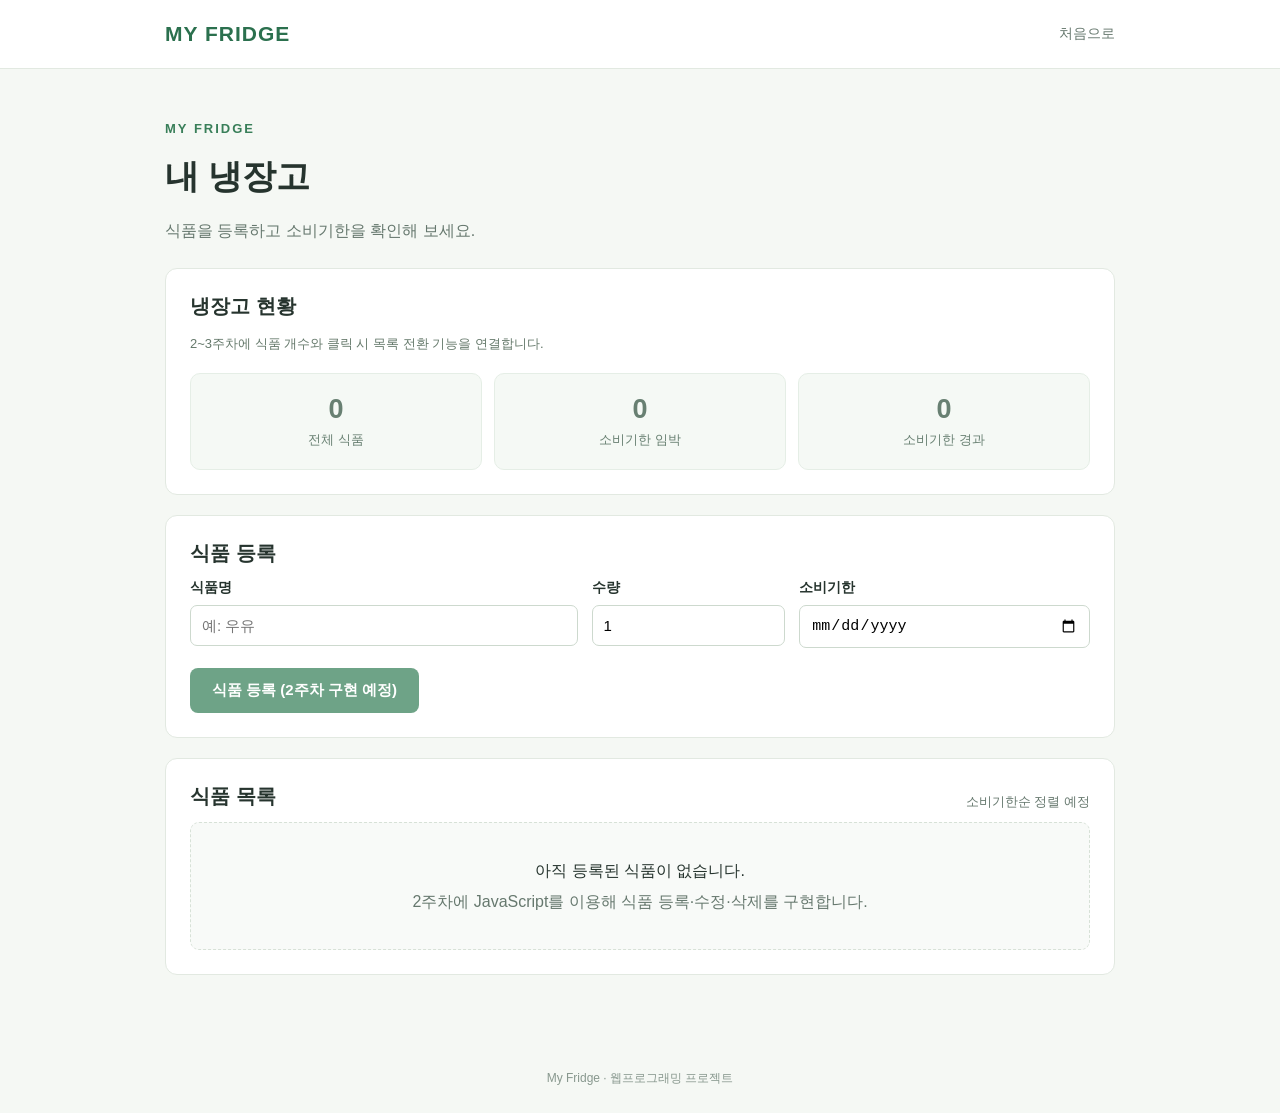
==== main.html @ ab10484b "Add files via upload 1주차" ====
<!DOCTYPE html>
<html lang="ko">
<head>
  <meta charset="UTF-8">
  <meta name="viewport" content="width=device-width, initial-scale=1.0">
  <title>My Fridge | 냉장고 관리</title>
  <link rel="stylesheet" href="style.css">
</head>
<body>
  <header class="site-header">
    <div class="container header-content">
      <a class="brand" href="index.html">MY FRIDGE</a>
      <a class="header-link" href="index.html">처음으로</a>
    </div>
  </header>
  <main class="container page-main">
    <div class="page-heading">
      <p class="eyebrow">MY FRIDGE</p>
      <h1>내 냉장고</h1>
      <p class="muted">식품을 등록하고 소비기한을 확인해 보세요.</p>
    </div>
    <section class="panel" aria-labelledby="summary-title">
      <h2 id="summary-title">냉장고 현황</h2>
      <p class="section-help">2~3주차에 식품 개수와 클릭 시 목록 전환 기능을 연결합니다.</p>
      <div class="summary-grid">
        <button class="summary-box" type="button" disabled><strong id="total-count">0</strong><span>전체 식품</span></button>
        <button class="summary-box" type="button" disabled><strong id="soon-count">0</strong><span>소비기한 임박</span></button>
        <button class="summary-box" type="button" disabled><strong id="expired-count">0</strong><span>소비기한 경과</span></button>
      </div>
    </section>
    <section class="panel" aria-labelledby="register-title">
      <h2 id="register-title">식품 등록</h2>
      <form id="food-form">
        <div class="form-grid">
          <div class="field"><label for="food-name">식품명</label><input id="food-name" name="foodName" type="text" placeholder="예: 우유" required></div>
          <div class="field"><label for="food-quantity">수량</label><input id="food-quantity" name="quantity" type="number" min="1" value="1" required></div>
          <div class="field"><label for="food-expiry">소비기한</label><input id="food-expiry" name="expiryDate" type="date" required></div>
        </div>
        <button class="primary-button form-button" type="button" disabled>식품 등록 (2주차 구현 예정)</button>
      </form>
    </section>
    <section class="panel" aria-labelledby="list-title">
      <div class="section-heading"><h2 id="list-title">식품 목록</h2><span class="muted">소비기한순 정렬 예정</span></div>
      <div id="food-list" class="empty-state">
        <p>아직 등록된 식품이 없습니다.</p>
        <p class="muted">2주차에 JavaScript를 이용해 식품 등록·수정·삭제를 구현합니다.</p>
      </div>
    </section>
  </main>
  <footer class="site-footer">My Fridge · 웹프로그래밍 프로젝트</footer>
</body>
</html>
---- style.css ----
/* 1주차: HTML과 초급 CSS를 이용한 기본 화면 구성 */
:root { font-family: Arial, "Malgun Gothic", sans-serif; color: #26342e; background: #f5f8f4; }
* { box-sizing: border-box; }
body { margin: 0; }
a { color: inherit; text-decoration: none; }
.container { width: 92%; max-width: 950px; margin: 0 auto; }
.site-header { background: #fff; border-bottom: 1px solid #e2e9e1; }
.header-content { min-height: 68px; display: flex; align-items: center; justify-content: space-between; }
.brand { font-size: 21px; font-weight: bold; color: #2b704e; letter-spacing: 1px; }
.header-note, .header-link, .muted { color: #66786e; }
.header-link { font-size: 14px; }
.home-main { padding-top: 70px; padding-bottom: 60px; }
.intro-card { background: #e7f2e8; border-radius: 18px; padding: 55px 45px; }
.eyebrow { color: #397f59; font-weight: bold; font-size: 13px; letter-spacing: 2px; }
h1 { font-size: 34px; line-height: 1.4; margin: 12px 0 15px; }
h2 { font-size: 20px; margin: 0 0 12px; }
h3 { font-size: 16px; margin: 0 0 8px; }
p { line-height: 1.7; }
.intro-text { font-size: 16px; color: #51675b; margin-bottom: 25px; }
.primary-button { display: inline-block; background: #327d55; color: #fff; padding: 13px 22px; border-radius: 8px; border: 0; font-size: 15px; font-weight: bold; cursor: pointer; }
.primary-button:hover:not(:disabled) { background: #266442; }
.primary-button:disabled, .summary-box:disabled { cursor: not-allowed; opacity: .7; }
.helper-text, .section-help { color: #65796b; font-size: 13px; }
.feature-section { margin-top: 38px; }
.feature-grid { display: grid; grid-template-columns: repeat(3, 1fr); gap: 14px; }
.feature-card, .panel { background: #fff; border: 1px solid #e2e9e1; border-radius: 12px; padding: 24px; }
.feature-card p { font-size: 14px; color: #62746a; margin-bottom: 0; }
.page-main { padding-top: 36px; padding-bottom: 50px; }
.page-heading { margin-bottom: 24px; }
.page-heading h1 { margin: 4px 0; }
.panel { margin-bottom: 20px; }
.summary-grid { display: grid; grid-template-columns: repeat(3, 1fr); gap: 12px; margin-top: 18px; }
.summary-box { background: #f1f7f1; border: 1px solid #dbe8dc; border-radius: 10px; padding: 20px 10px; color: #294b37; }
.summary-box strong { display: block; font-size: 27px; margin-bottom: 6px; }
.summary-box span { font-size: 13px; }
.form-grid { display: grid; grid-template-columns: 2fr 1fr 1.5fr; gap: 14px; }
.field label { display: block; font-size: 14px; font-weight: bold; margin-bottom: 8px; }
.field input { width: 100%; padding: 11px; border: 1px solid #cdd9ce; border-radius: 7px; font-size: 15px; background: #fff; }
.form-button { margin-top: 20px; }
.section-heading { display: flex; justify-content: space-between; align-items: center; gap: 12px; }
.section-heading .muted { font-size: 13px; }
.empty-state { background: #f8faf8; text-align: center; border: 1px dashed #d7e1d7; padding: 30px 12px; border-radius: 9px; }
.empty-state p { margin: 4px; }
.site-footer { text-align: center; color: #88988e; font-size: 12px; padding: 25px 10px; }
@media (max-width: 620px) {
  .home-main { padding-top: 30px; }
  .intro-card { padding: 32px 24px; }
  h1 { font-size: 27px; }
  .feature-grid, .form-grid { grid-template-columns: 1fr; }
  .summary-box { padding: 17px 4px; }
  .summary-box span { font-size: 11px; }
  .panel { padding: 18px; }
  .section-heading { align-items: flex-start; }
}
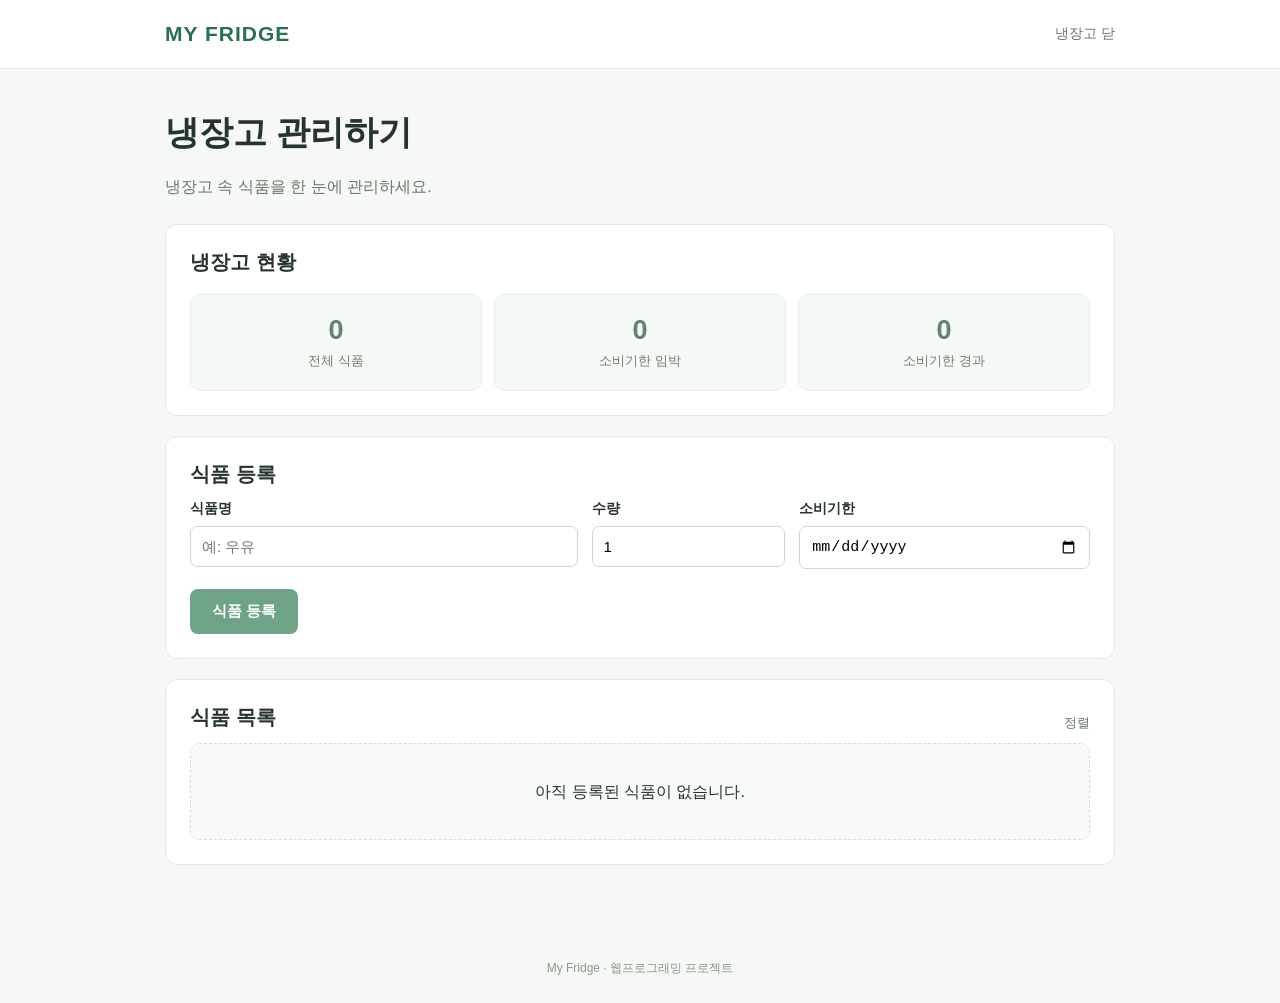
==== commit 01961ee9: "Update main.html" ====
--- a/main.html
+++ b/main.html
@@ -10,18 +10,16 @@
   <header class="site-header">
     <div class="container header-content">
       <a class="brand" href="index.html">MY FRIDGE</a>
-      <a class="header-link" href="index.html">처음으로</a>
+      <a class="header-link" href="index.html">냉장고 닫</a>
     </div>
   </header>
   <main class="container page-main">
     <div class="page-heading">
-      <p class="eyebrow">MY FRIDGE</p>
-      <h1>내 냉장고</h1>
-      <p class="muted">식품을 등록하고 소비기한을 확인해 보세요.</p>
+      <h1>냉장고 관리하기</h1>
+      <p class="muted">냉장고 속 식품을 한 눈에 관리하세요.</p>
     </div>
     <section class="panel" aria-labelledby="summary-title">
       <h2 id="summary-title">냉장고 현황</h2>
-      <p class="section-help">2~3주차에 식품 개수와 클릭 시 목록 전환 기능을 연결합니다.</p>
       <div class="summary-grid">
         <button class="summary-box" type="button" disabled><strong id="total-count">0</strong><span>전체 식품</span></button>
         <button class="summary-box" type="button" disabled><strong id="soon-count">0</strong><span>소비기한 임박</span></button>
@@ -36,14 +34,13 @@
           <div class="field"><label for="food-quantity">수량</label><input id="food-quantity" name="quantity" type="number" min="1" value="1" required></div>
           <div class="field"><label for="food-expiry">소비기한</label><input id="food-expiry" name="expiryDate" type="date" required></div>
         </div>
-        <button class="primary-button form-button" type="button" disabled>식품 등록 (2주차 구현 예정)</button>
+        <button class="primary-button form-button" type="button" disabled>식품 등록</button>
       </form>
     </section>
     <section class="panel" aria-labelledby="list-title">
-      <div class="section-heading"><h2 id="list-title">식품 목록</h2><span class="muted">소비기한순 정렬 예정</span></div>
+      <div class="section-heading"><h2 id="list-title">식품 목록</h2><span class="muted">정렬</span></div>
       <div id="food-list" class="empty-state">
         <p>아직 등록된 식품이 없습니다.</p>
-        <p class="muted">2주차에 JavaScript를 이용해 식품 등록·수정·삭제를 구현합니다.</p>
       </div>
     </section>
   </main>
--- a/style.css
+++ b/style.css
@@ -20,11 +20,8 @@
 .primary-button { display: inline-block; background: #327d55; color: #fff; padding: 13px 22px; border-radius: 8px; border: 0; font-size: 15px; font-weight: bold; cursor: pointer; }
 .primary-button:hover:not(:disabled) { background: #266442; }
 .primary-button:disabled, .summary-box:disabled { cursor: not-allowed; opacity: .7; }
-.helper-text, .section-help { color: #65796b; font-size: 13px; }
-.feature-section { margin-top: 38px; }
-.feature-grid { display: grid; grid-template-columns: repeat(3, 1fr); gap: 14px; }
-.feature-card, .panel { background: #fff; border: 1px solid #e2e9e1; border-radius: 12px; padding: 24px; }
-.feature-card p { font-size: 14px; color: #62746a; margin-bottom: 0; }
+.section-help { color: #65796b; font-size: 13px; }
+.panel { background: #fff; border: 1px solid #e2e9e1; border-radius: 12px; padding: 24px; }
 .page-main { padding-top: 36px; padding-bottom: 50px; }
 .page-heading { margin-bottom: 24px; }
 .page-heading h1 { margin: 4px 0; }
@@ -46,7 +43,7 @@
   .home-main { padding-top: 30px; }
   .intro-card { padding: 32px 24px; }
   h1 { font-size: 27px; }
-  .feature-grid, .form-grid { grid-template-columns: 1fr; }
+  .form-grid { grid-template-columns: 1fr; }
   .summary-box { padding: 17px 4px; }
   .summary-box span { font-size: 11px; }
   .panel { padding: 18px; }
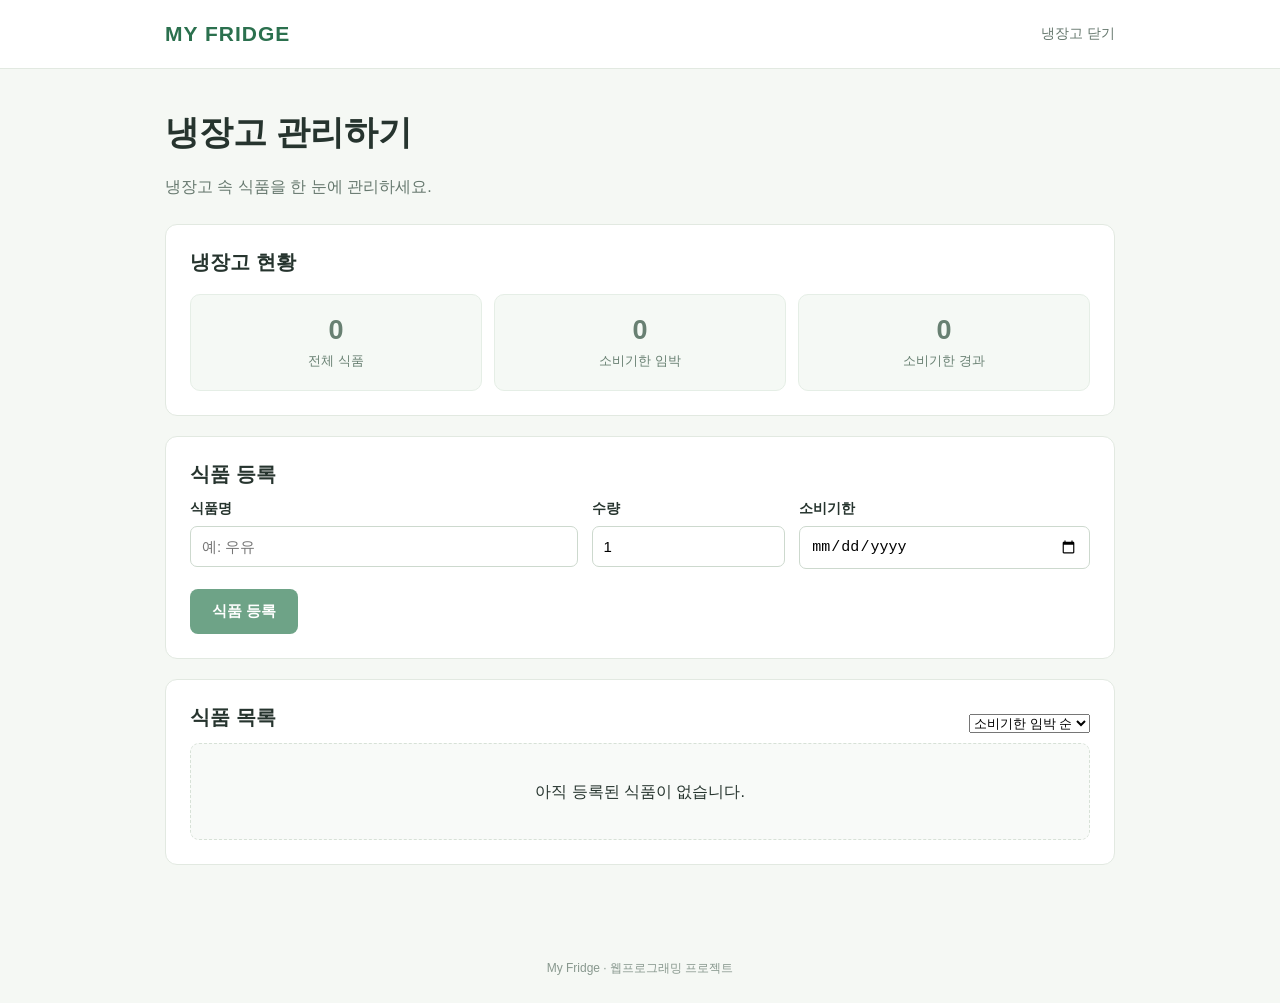
==== commit 0ebd6ffa: "Update header link and add sorting options" ====
--- a/main.html
+++ b/main.html
@@ -10,7 +10,7 @@
   <header class="site-header">
     <div class="container header-content">
       <a class="brand" href="index.html">MY FRIDGE</a>
-      <a class="header-link" href="index.html">냉장고 닫</a>
+      <a class="header-link" href="index.html">냉장고 닫기</a>
     </div>
   </header>
   <main class="container page-main">
@@ -38,7 +38,14 @@
       </form>
     </section>
     <section class="panel" aria-labelledby="list-title">
-      <div class="section-heading"><h2 id="list-title">식품 목록</h2><span class="muted">정렬</span></div>
+      <div class="section-heading">
+        <h2 id="list-title">식품 목록</h2>
+        <select id="sort-select">
+          <option value="expiry-asc">소비기한 임박 순</option>
+          <option value="name-asc">식품이름 순</option>
+          <option value="recent">최근 등록 순</option>
+        </select>
+      </div>
       <div id="food-list" class="empty-state">
         <p>아직 등록된 식품이 없습니다.</p>
       </div>
--- a/style.css
+++ b/style.css
@@ -20,7 +20,6 @@
 .primary-button { display: inline-block; background: #327d55; color: #fff; padding: 13px 22px; border-radius: 8px; border: 0; font-size: 15px; font-weight: bold; cursor: pointer; }
 .primary-button:hover:not(:disabled) { background: #266442; }
 .primary-button:disabled, .summary-box:disabled { cursor: not-allowed; opacity: .7; }
-.section-help { color: #65796b; font-size: 13px; }
 .panel { background: #fff; border: 1px solid #e2e9e1; border-radius: 12px; padding: 24px; }
 .page-main { padding-top: 36px; padding-bottom: 50px; }
 .page-heading { margin-bottom: 24px; }
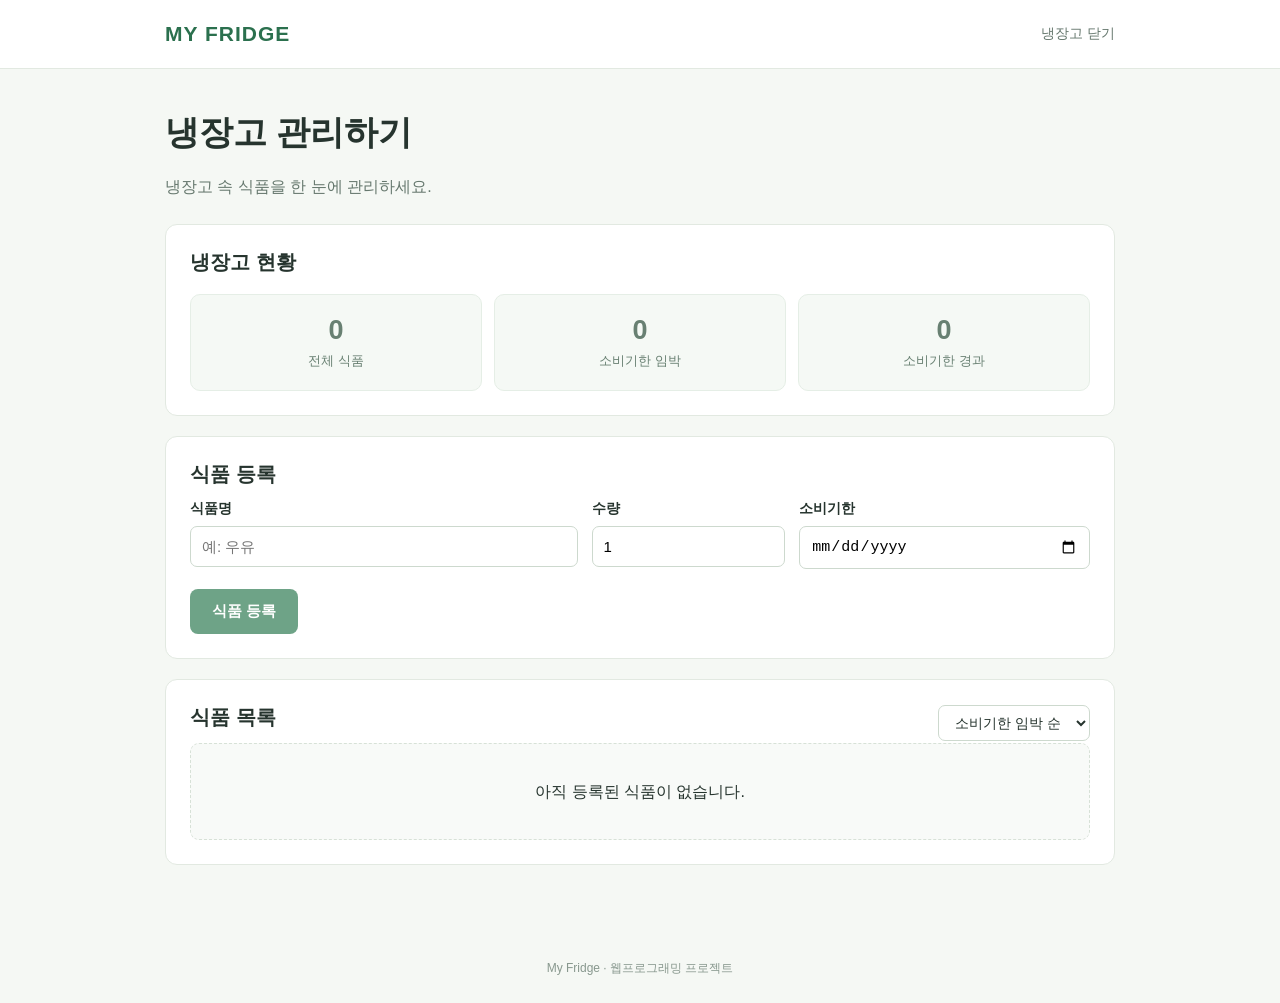
==== commit 42b058b8: "Change button type to submit for food registration" ====
--- a/main.html
+++ b/main.html
@@ -34,7 +34,7 @@
           <div class="field"><label for="food-quantity">수량</label><input id="food-quantity" name="quantity" type="number" min="1" value="1" required></div>
           <div class="field"><label for="food-expiry">소비기한</label><input id="food-expiry" name="expiryDate" type="date" required></div>
         </div>
-        <button class="primary-button form-button" type="button" disabled>식품 등록</button>
+        <button id="food-submit" class="primary-button form-button" type="submit" disabled>식품 등록</button>
       </form>
     </section>
     <section class="panel" aria-labelledby="list-title">
--- a/style.css
+++ b/style.css
@@ -1,4 +1,4 @@
-/* 1주차: HTML과 초급 CSS를 이용한 기본 화면 구성 */
+/* 1주차: HTML과 CSS를 이용한 기본 화면 구성 */
 :root { font-family: Arial, "Malgun Gothic", sans-serif; color: #26342e; background: #f5f8f4; }
 * { box-sizing: border-box; }
 body { margin: 0; }
@@ -14,17 +14,16 @@
 .eyebrow { color: #397f59; font-weight: bold; font-size: 13px; letter-spacing: 2px; }
 h1 { font-size: 34px; line-height: 1.4; margin: 12px 0 15px; }
 h2 { font-size: 20px; margin: 0 0 12px; }
-h3 { font-size: 16px; margin: 0 0 8px; }
 p { line-height: 1.7; }
 .intro-text { font-size: 16px; color: #51675b; margin-bottom: 25px; }
+.current-date { font-size:14px; color: #397f59; margin-bottom: 20px; }
 .primary-button { display: inline-block; background: #327d55; color: #fff; padding: 13px 22px; border-radius: 8px; border: 0; font-size: 15px; font-weight: bold; cursor: pointer; }
 .primary-button:hover:not(:disabled) { background: #266442; }
 .primary-button:disabled, .summary-box:disabled { cursor: not-allowed; opacity: .7; }
-.panel { background: #fff; border: 1px solid #e2e9e1; border-radius: 12px; padding: 24px; }
+.panel { background: #fff; border: 1px solid #e2e9e1; border-radius: 12px; padding: 24px;  margin-bottom: 20px;}
 .page-main { padding-top: 36px; padding-bottom: 50px; }
 .page-heading { margin-bottom: 24px; }
 .page-heading h1 { margin: 4px 0; }
-.panel { margin-bottom: 20px; }
 .summary-grid { display: grid; grid-template-columns: repeat(3, 1fr); gap: 12px; margin-top: 18px; }
 .summary-box { background: #f1f7f1; border: 1px solid #dbe8dc; border-radius: 10px; padding: 20px 10px; color: #294b37; }
 .summary-box strong { display: block; font-size: 27px; margin-bottom: 6px; }
@@ -34,10 +33,11 @@
 .field input { width: 100%; padding: 11px; border: 1px solid #cdd9ce; border-radius: 7px; font-size: 15px; background: #fff; }
 .form-button { margin-top: 20px; }
 .section-heading { display: flex; justify-content: space-between; align-items: center; gap: 12px; }
-.section-heading .muted { font-size: 13px; }
 .empty-state { background: #f8faf8; text-align: center; border: 1px dashed #d7e1d7; padding: 30px 12px; border-radius: 9px; }
 .empty-state p { margin: 4px; }
 .site-footer { text-align: center; color: #88988e; font-size: 12px; padding: 25px 10px; }
+#sort-select { padding: 8px 12px; border: 1px solid #cdd9ce; border-radius: 7px; background: #fff; color: #26342e; font-size: 14px; cursor: pointer;}
+
 @media (max-width: 620px) {
   .home-main { padding-top: 30px; }
   .intro-card { padding: 32px 24px; }
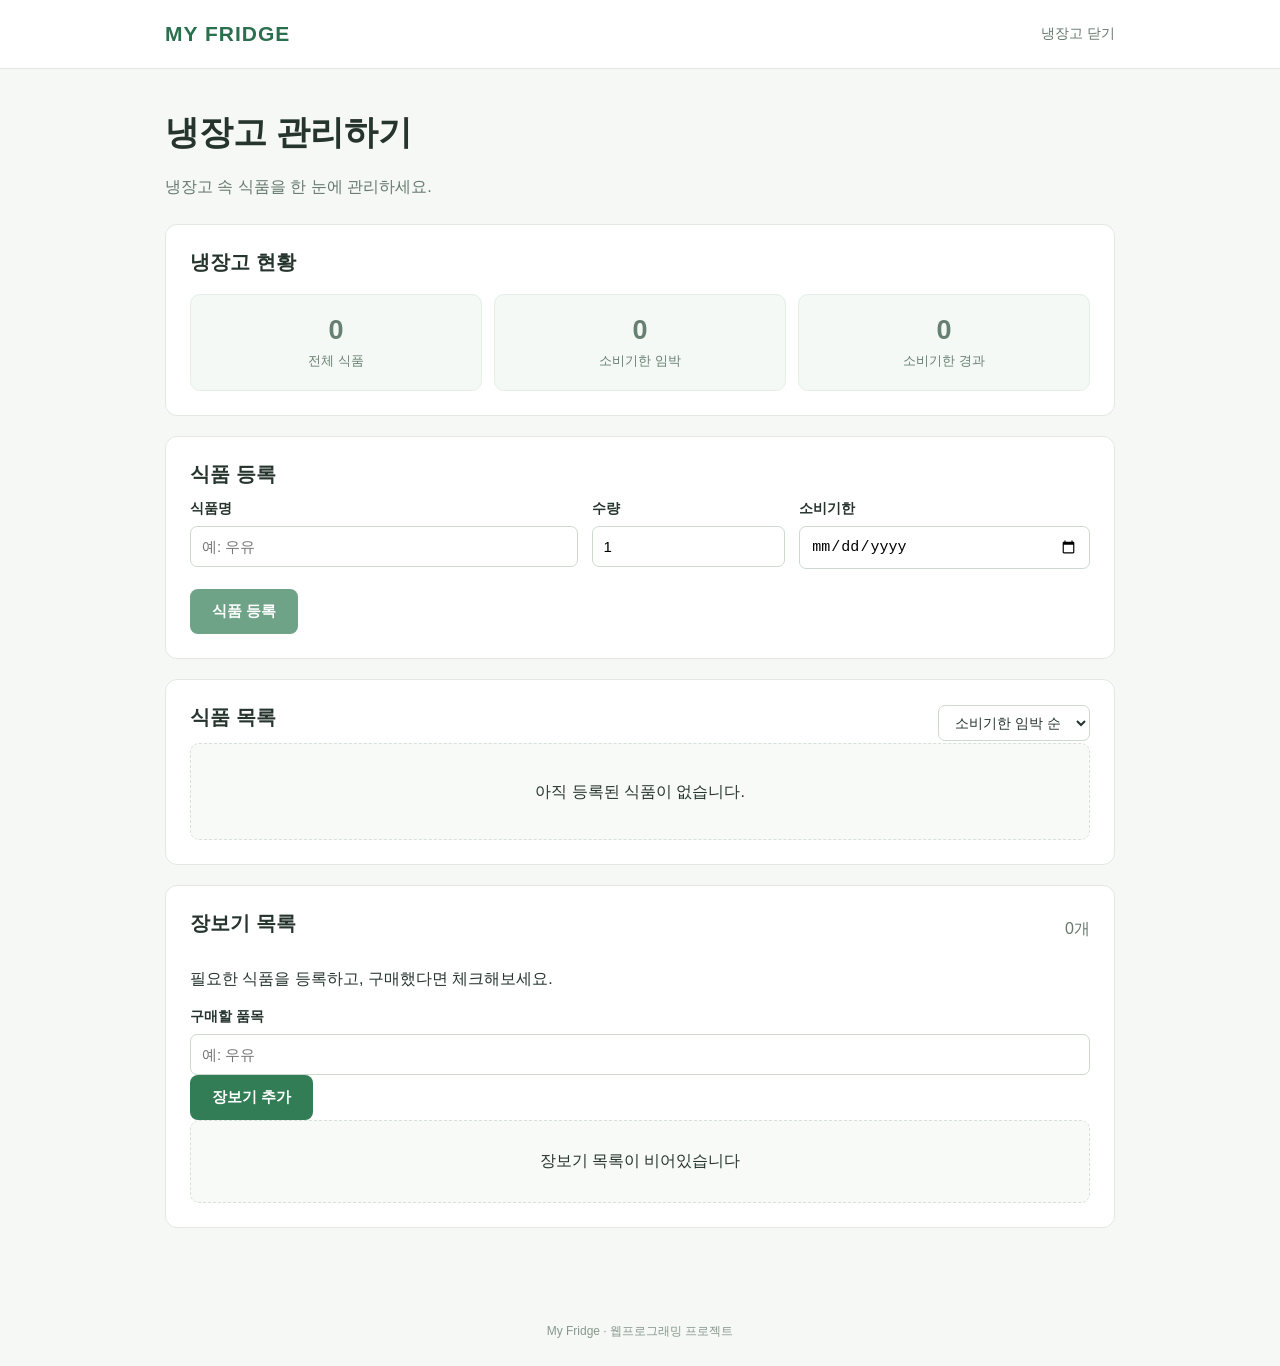
==== commit eca4b861: "Add shopping list section to main.html" ====
--- a/main.html
+++ b/main.html
@@ -50,6 +50,21 @@
         <p>아직 등록된 식품이 없습니다.</p>
       </div>
     </section>
+    <section class="panel" aria-labelledby="shopping-title">
+      <div class="section-heading">
+        <h2 id="shopping-title">장보기 목록</h2>
+        <span id="shoppig-count" class="muted">0개</span>
+      </div>
+      <p class="section-help">필요한 식품을 등록하고, 구매했다면 체크해보세요.</p>
+      <form id="shopping-form" class="shopping-form">
+        <div class="field">
+          <label for="shopping-name">구매할 품목</label>
+          <input id="shopping-name" type="text" maxlength="60" placeholder="예: 우유" required>
+        </div>
+        <button class="primary-button" type="submit">장보기 추가</button>
+      </form>
+      <div id="shopping-list" aria-live="polite" class="empty-state">장보기 목록이 비어있습니다</div>
+    </section>
   </main>
   <footer class="site-footer">My Fridge · 웹프로그래밍 프로젝트</footer>
 </body>
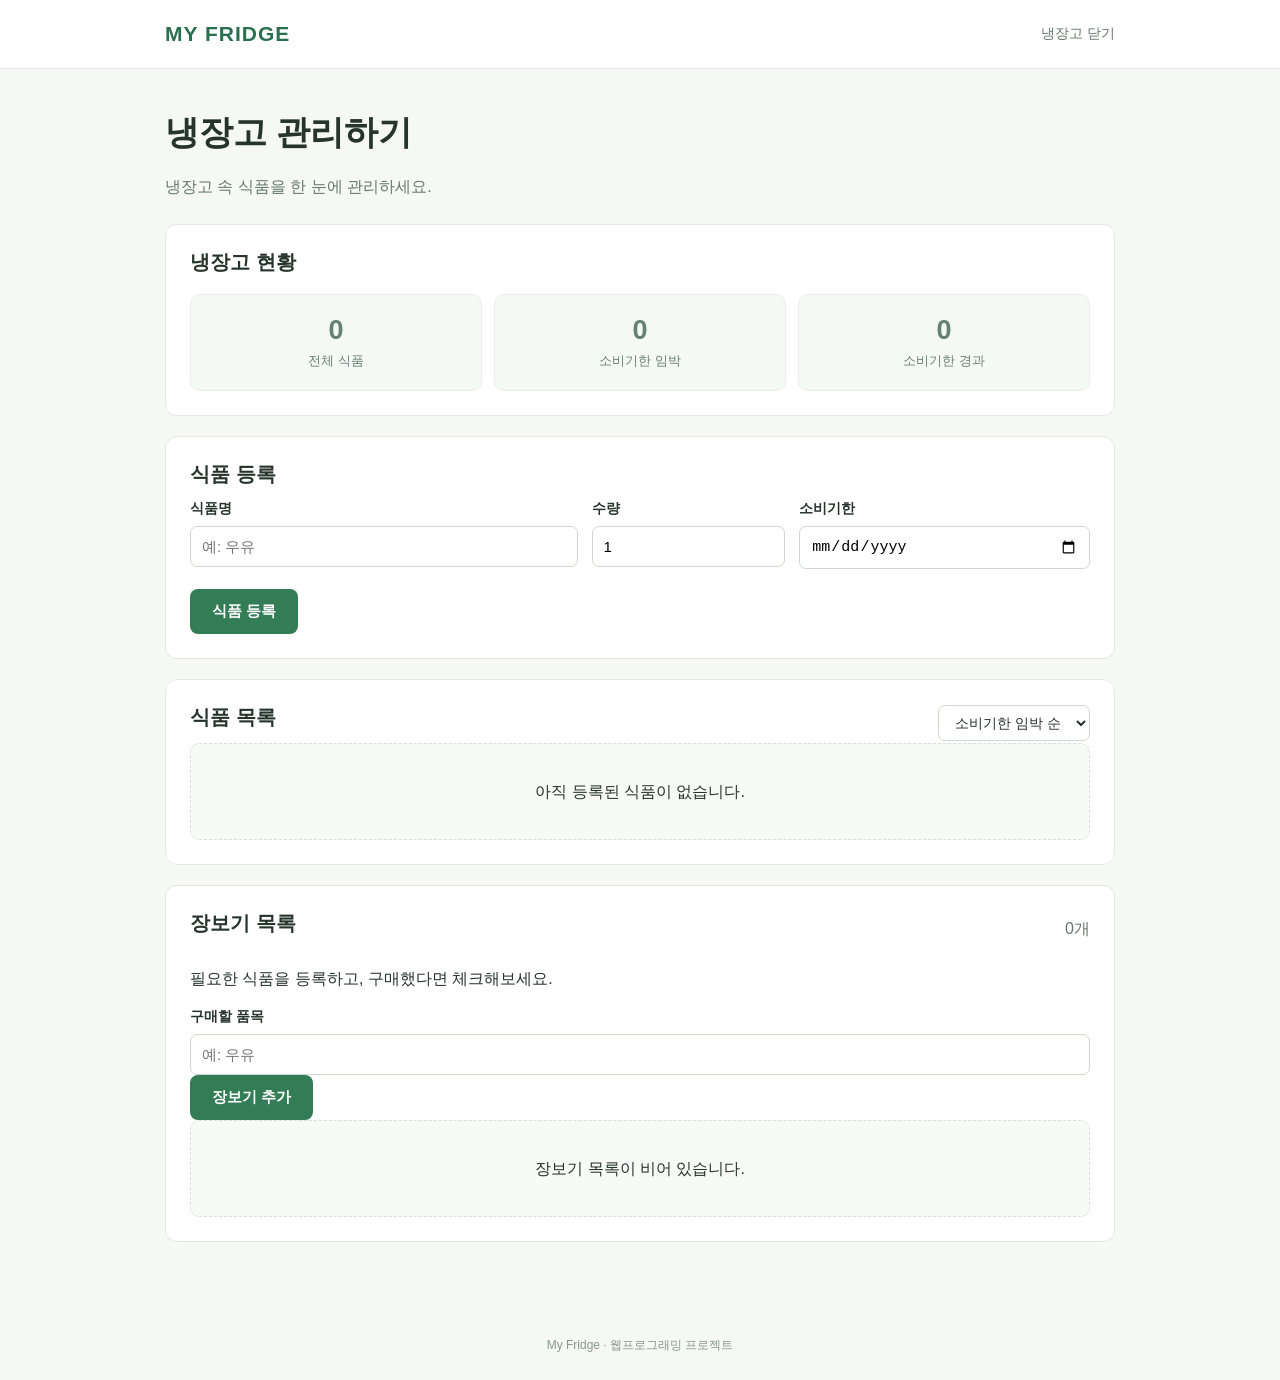
==== commit 0225a92f: "Update main.html" ====
--- a/main.html
+++ b/main.html
@@ -34,7 +34,8 @@
           <div class="field"><label for="food-quantity">수량</label><input id="food-quantity" name="quantity" type="number" min="1" value="1" required></div>
           <div class="field"><label for="food-expiry">소비기한</label><input id="food-expiry" name="expiryDate" type="date" required></div>
         </div>
-        <button id="food-submit" class="primary-button form-button" type="submit" disabled>식품 등록</button>
+        <button id="food-submit" class="primary-button form-button" type="submit">식품 등록</button>
+        <button id="cancel-edit" class="secondary-button" type="button" hidden>수정 취소</button>
       </form>
     </section>
     <section class="panel" aria-labelledby="list-title">
@@ -53,7 +54,7 @@
     <section class="panel" aria-labelledby="shopping-title">
       <div class="section-heading">
         <h2 id="shopping-title">장보기 목록</h2>
-        <span id="shoppig-count" class="muted">0개</span>
+        <span id="shopping-count" class="muted">0개</span>
       </div>
       <p class="section-help">필요한 식품을 등록하고, 구매했다면 체크해보세요.</p>
       <form id="shopping-form" class="shopping-form">
@@ -67,5 +68,6 @@
     </section>
   </main>
   <footer class="site-footer">My Fridge · 웹프로그래밍 프로젝트</footer>
+<script src="main.js"></script>
 </body>
 </html>
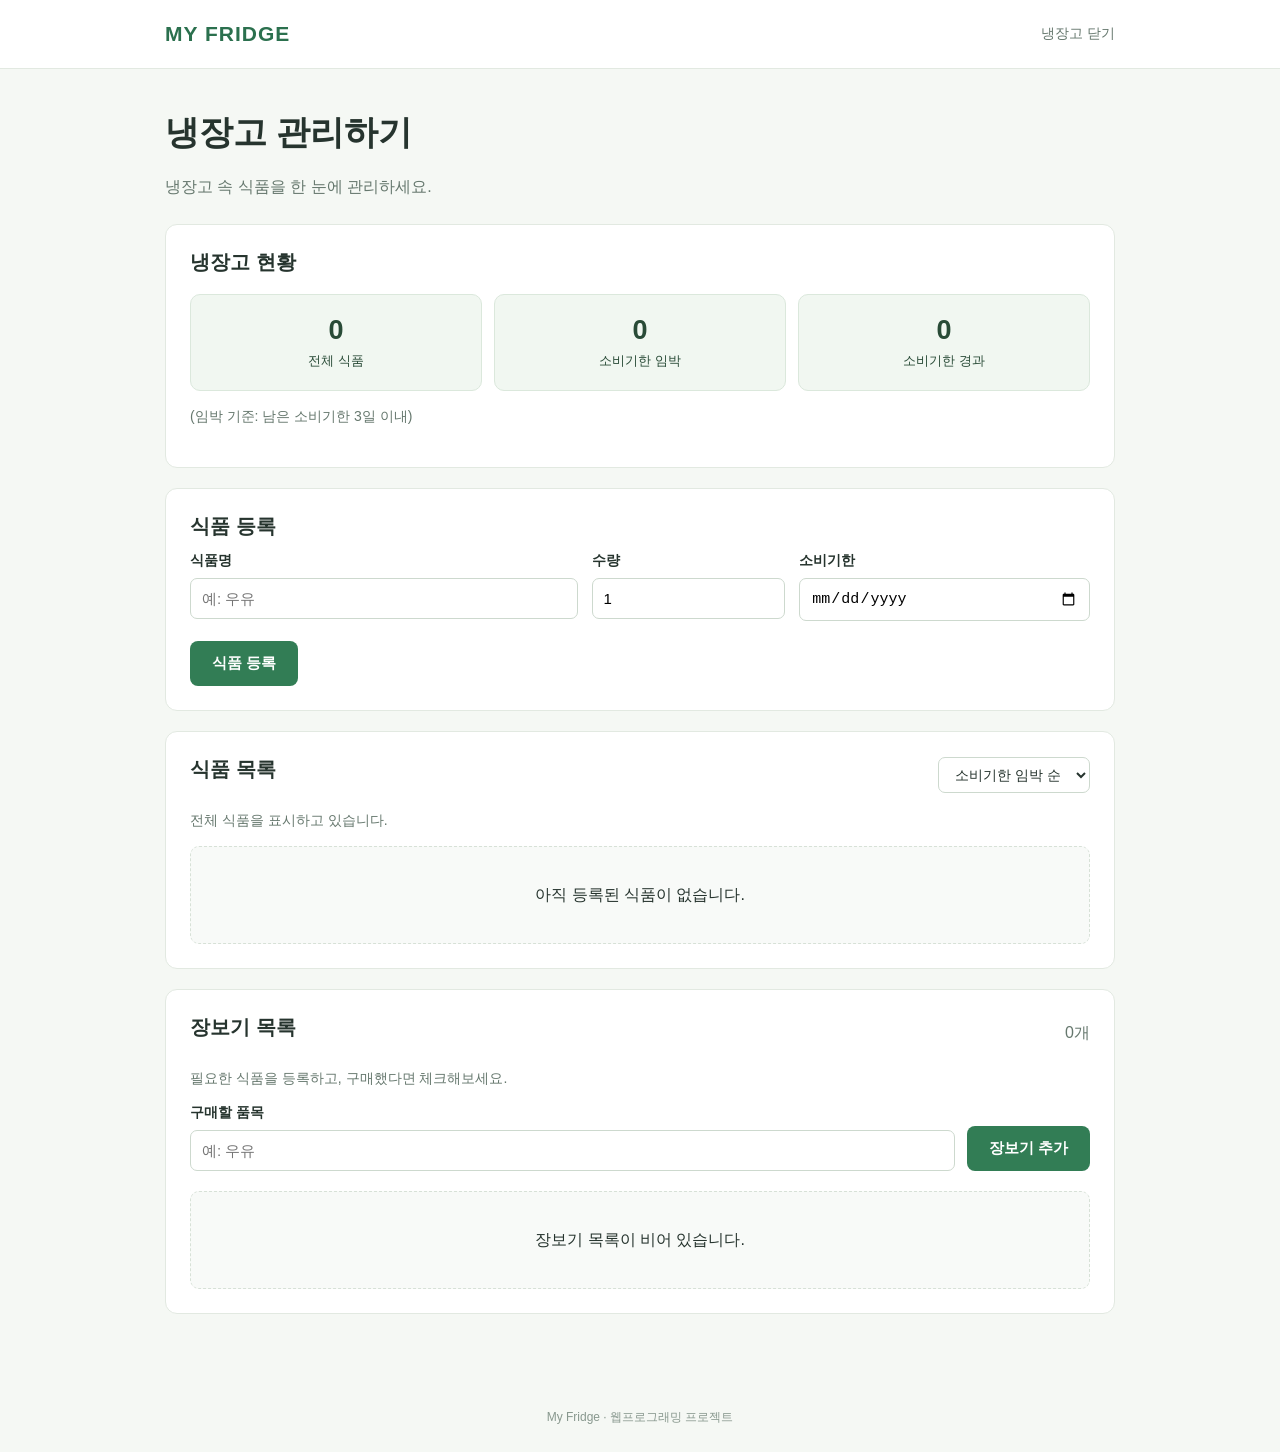
==== commit 7b6766d9: "Update main.html" ====
--- a/main.html
+++ b/main.html
@@ -18,15 +18,18 @@
       <h1>냉장고 관리하기</h1>
       <p class="muted">냉장고 속 식품을 한 눈에 관리하세요.</p>
     </div>
-    <section class="panel" aria-labelledby="summary-title">
+    <!-- 3주차 화면 구성: 현황과 식품 등록을 한 줄에 배치 -->
+    <div class="dashboard-grid">
+    <section class="panel summary-panel" aria-labelledby="summary-title">
       <h2 id="summary-title">냉장고 현황</h2>
       <div class="summary-grid">
-        <button class="summary-box" type="button" disabled><strong id="total-count">0</strong><span>전체 식품</span></button>
-        <button class="summary-box" type="button" disabled><strong id="soon-count">0</strong><span>소비기한 임박</span></button>
-        <button class="summary-box" type="button" disabled><strong id="expired-count">0</strong><span>소비기한 경과</span></button>
+        <button class="summary-box is-active" type="button" data-filter="all" aria-pressed="true"><strong id="total-count">0</strong><span>전체 식품</span></button>
+        <button class="summary-box" type="button" data-filter="soon" aria-pressed="false"><strong id="soon-count">0</strong><span>소비기한 임박</span></button>
+        <button class="summary-box" type="button" data-filter="expired" aria-pressed="false"><strong id="expired-count">0</strong><span>소비기한 경과</span></button>
       </div>
+      <p class="section-help">(임박 기준: 남은 소비기한 3일 이내)</p>
     </section>
-    <section class="panel" aria-labelledby="register-title">
+    <section class="panel register-panel" aria-labelledby="register-title">
       <h2 id="register-title">식품 등록</h2>
       <form id="food-form">
         <div class="form-grid">
@@ -38,7 +41,8 @@
         <button id="cancel-edit" class="secondary-button" type="button" hidden>수정 취소</button>
       </form>
     </section>
-    <section class="panel" aria-labelledby="list-title">
+    </div>
+    <section class="panel food-list-panel" aria-labelledby="list-title">
       <div class="section-heading">
         <h2 id="list-title">식품 목록</h2>
         <select id="sort-select">
@@ -47,6 +51,7 @@
           <option value="recent">최근 등록 순</option>
         </select>
       </div>
+      <p id="filter-note" class="section-help">전체 식품을 표시하고 있습니다.</p>
       <div id="food-list" class="empty-state">
         <p>아직 등록된 식품이 없습니다.</p>
       </div>
--- a/style.css
+++ b/style.css
@@ -38,13 +38,112 @@
 .site-footer { text-align: center; color: #88988e; font-size: 12px; padding: 25px 10px; }
 #sort-select { padding: 8px 12px; border: 1px solid #cdd9ce; border-radius: 7px; background: #fff; color: #26342e; font-size: 14px; cursor: pointer;}
 
-@media (max-width: 620px) {
-  .home-main { padding-top: 30px; }
-  .intro-card { padding: 32px 24px; }
-  h1 { font-size: 27px; }
-  .form-grid { grid-template-columns: 1fr; }
-  .summary-box { padding: 17px 4px; }
-  .summary-box span { font-size: 11px; }
-  .panel { padding: 18px; }
-  .section-heading { align-items: flex-start; }
+/* 2주차: 식품 목록 및 장보기 목록 디자인 */
+
+/* 식품 목록과 장보기 목록 */
+.food-item, .shopping-item {
+  display: flex;
+  justify-content: space-between;
+  align-items: center;
+  gap: 15px;
+  padding: 15px 5px;
+  border-bottom: 1px solid #e2e9e1;
 }
+/* 식품 및 장보기 목록 마지막 구분선 제거 */
+.food-item:last-child,
+.shopping-item:last-child {
+  border-bottom: none;
+}
+
+/* 식품 이름 */
+.item-name {
+  font-size: 16px;
+  font-weight: bold;
+}
+
+/* 소비기한 표시 */
+.item-meta {
+  font-size: 13px;
+  color: #66786e;
+  margin-top: 6px;
+}
+
+/* 식품 관리 버튼 배치 */
+.item-actions {
+  display: flex;
+  align-items: center;
+  flex-wrap: wrap;
+  gap: 6px;
+}
+
+/* 수량 및 수정·삭제 버튼 */
+.small-button, .secondary-button {
+  padding: 8px 12px;
+  background: #fff;
+  border: 1px solid #cdd9ce;
+  border-radius: 7px;
+  color: #26342e;
+  cursor: pointer;
+}
+
+.small-button:hover, .secondary-button:hover {
+  background: #f1f7f1;
+}
+
+/* 삭제 버튼 */
+.danger-button {
+  color: #c0392b;
+}
+
+/* 수량 표시 */
+.qty-number {
+  margin: 0 5px;
+  font-weight: bold;
+}
+
+/* 수정 취소 버튼 */
+.secondary-button {
+  margin-left: 8px;
+}
+
+/* 숨겨진 버튼은 표시하지 않음 */
+[hidden] {
+  display: none !important;
+}
+
+/* 장보기 설명 */
+.section-help {
+  font-size: 14px;
+  color: #66786e;
+}
+
+/* 장보기 입력 폼 */
+.shopping-form {
+  display: flex;
+  align-items: flex-end;
+  gap: 12px;
+  margin-bottom: 20px;
+}
+
+.shopping-form .field {
+  flex: 1;
+}
+
+/* 장보기 체크박스 */
+.shopping-item label {
+  display: flex;
+  align-items: center;
+  gap: 10px;
+}
+/* 장보기 체크박스 디자인 */
+.shopping-item input[type="checkbox"] {
+  width: 17px;
+  height: 17px;
+  cursor: pointer;
+}
+
+/* 구매 완료된 품목 */
+.is-checked {
+  text-decoration: line-through;
+  color: #999;
+}
